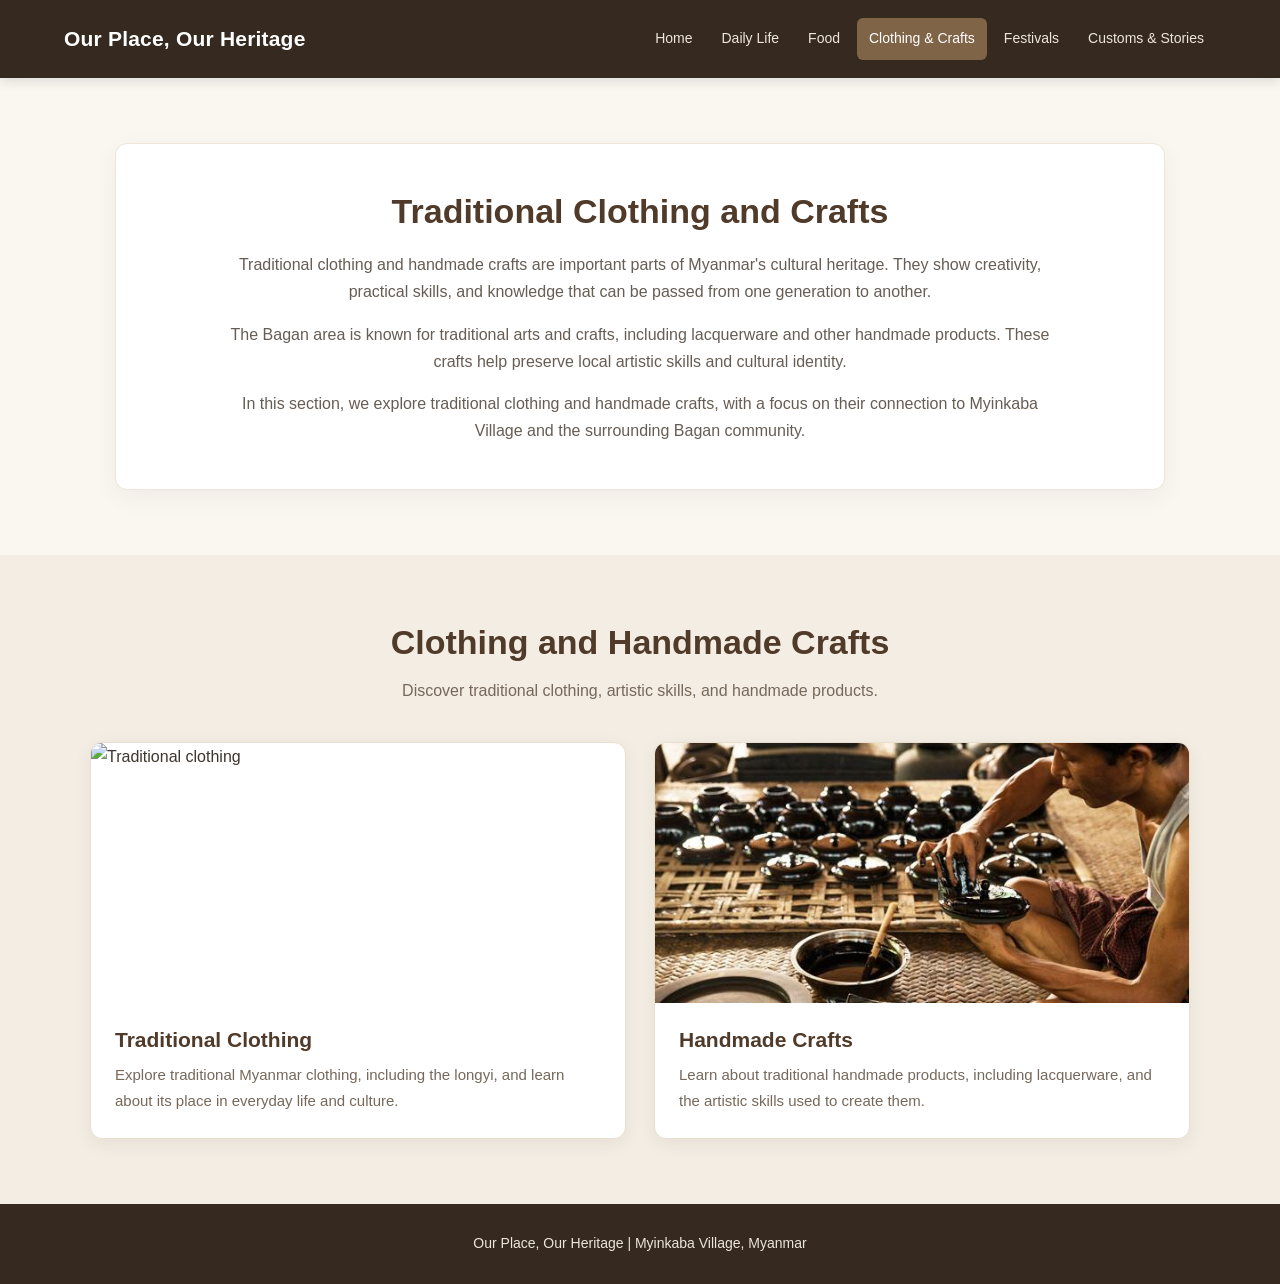
==== crafts.html @ 625e56a0 "feat: add complete responsive Myinkaba heritage website" ====
<!DOCTYPE html>
<html lang="en">
<head>
    <meta charset="UTF-8">
    <meta name="viewport" content="width=device-width, initial-scale=1.0">
    <meta name="description" content="Explore traditional clothing, handmade crafts, and cultural heritage connected to Myinkaba Village and Bagan, Myanmar.">
    <meta name="theme-color" content="#3b3028">

    <title>Clothing & Crafts | Our Place, Our Heritage</title>

    <script src="https://cdn.jsdelivr.net/npm/@tailwindcss/browser@4"></script>
    <link rel="stylesheet" href="style.css">
</head>

<body>

    <header class="site-header">
        <nav class="navbar">
            <a href="index.html" class="logo">
                Our Place, Our Heritage
            </a>

            <button
                class="menu-toggle"
                id="menu-toggle"
                type="button"
                aria-label="Open navigation menu"
                aria-expanded="false"
                aria-controls="primary-navigation"
            >
                ☰
            </button>

            <ul class="nav-links" id="primary-navigation">
                <li><a href="index.html">Home</a></li>
                <li><a href="daily-life.html">Daily Life</a></li>
                <li><a href="food.html">Food</a></li>
                <li><a href="crafts.html" class="active" aria-current="page">Clothing & Crafts</a></li>
                <li><a href="festivals.html">Festivals</a></li>
                <li><a href="customs.html">Customs & Stories</a></li>
            </ul>
        </nav>
    </header>

    <main>

        <section class="about">
            <h2>Traditional Clothing and Crafts</h2>

            <p>
                Traditional clothing and handmade crafts are
                important parts of Myanmar's cultural heritage.
                They show creativity, practical skills, and
                knowledge that can be passed from one generation
                to another.
            </p>

            <p>
                The Bagan area is known for traditional arts
                and crafts, including lacquerware and other
                handmade products. These crafts help preserve
                local artistic skills and cultural identity.
            </p>

            <p>
                In this section, we explore traditional clothing
                and handmade crafts, with a focus on their
                connection to Myinkaba Village and the surrounding
                Bagan community.
            </p>
        </section>

        <section class="heritage">
            <h2>Clothing and Handmade Crafts</h2>

            <p class="heritage-intro">
                Discover traditional clothing, artistic skills,
                and handmade products.
            </p>

            <div class="heritage-container">

                <div class="heritage-card">
                    <img
                        src=""
                        alt="Traditional  clothing"
                        loading="lazy"
                    >

                    <h3>Traditional Clothing</h3>

                    <p>
                        Explore traditional Myanmar clothing,
                        including the longyi, and learn about
                        its place in everyday life and culture.
                    </p>
                </div>

                <div class="heritage-card">
                    <img
                        src="imgs/le.jpg"
                        alt="Traditional handmade crafts and community skills"
                        loading="lazy"
                    >

                    <h3>Handmade Crafts</h3>

                    <p>
                        Learn about traditional handmade products,
                        including lacquerware, and the artistic
                        skills used to create them.
                    </p>
                </div>

            </div>
        </section>

    </main>

    <footer class="site-footer">
        <p>Our Place, Our Heritage | Myinkaba Village, Myanmar</p>
    </footer>

    <script src="script.js"></script>

</body>
</html>
---- style.css ----
* {
    margin: 0;
    padding: 0;
    box-sizing: border-box;
}

html {
    scroll-behavior: smooth;
}

body {
    min-width: 320px;
    font-family: Arial, Helvetica, sans-serif;
    color: #3d352e;
    background: #faf7f1;
    line-height: 1.7;
}

img {
    display: block;
    max-width: 100%;
}

a {
    color: inherit;
    text-decoration: none;
}

button {
    font: inherit;
}

.site-header {
    position: relative;
    z-index: 100;
    background: #352920;
    color: #fff;
    box-shadow: 0 3px 12px rgba(0, 0, 0, 0.12);
}

.navbar {
    max-width: 1350px;
    min-height: 78px;
    margin: auto;
    padding: 14px 5%;
    display: flex;
    align-items: center;
    justify-content: space-between;
    gap: 25px;
}

.logo {
    color: #fff;
    font-size: 21px;
    font-weight: 700;
    line-height: 1.3;
    letter-spacing: 0.2px;
    white-space: nowrap;
}

.nav-links {
    display: flex;
    align-items: center;
    justify-content: flex-end;
    flex-wrap: wrap;
    gap: 5px;
    list-style: none;
}

.nav-links a {
    display: block;
    padding: 9px 12px;
    color: #eee6dc;
    border-radius: 6px;
    font-size: 14px;
    font-weight: 500;
    transition: 0.25s ease;
}

.nav-links a:hover,
.nav-links a.active {
    background: #806447;
    color: #fff;
}

.menu-toggle {
    display: none;
    width: 43px;
    height: 43px;
    border: 1px solid #8d7966;
    border-radius: 7px;
    background: transparent;
    color: white;
    font-size: 26px;
    cursor: pointer;
}

.hero {
    min-height: 520px;
    padding: 80px 20px;
    display: flex;
    align-items: center;
    justify-content: center;
    text-align: center;
    color: #fff;
    background:
        linear-gradient(
            rgba(35, 25, 17, 0.48),
            rgba(35, 25, 17, 0.65)
        ),
        url("imgs/land.jpg") center / cover no-repeat;
}

.hero-content {
    width: 100%;
    max-width: 850px;
    margin: auto;
}

.hero h1 {
    margin-bottom: 20px;
    font-size: clamp(34px, 5vw, 58px);
    font-weight: 700;
    line-height: 1.2;
    letter-spacing: -1px;
    text-shadow: 0 2px 8px rgba(0, 0, 0, 0.3);
}

.hero p {
    max-width: 720px;
    margin: auto;
    font-size: clamp(16px, 2vw, 19px);
    color: #f5eee6;
}

.about {
    width: calc(100% - 40px);
    max-width: 1050px;
    margin: 65px auto;
    padding: 45px 50px;
    background: #fff;
    border: 1px solid #eee4d7;
    border-radius: 12px;
    box-shadow: 0 8px 25px rgba(65, 47, 30, 0.06);
    text-align: center;
}

.about h2,
.heritage h2 {
    margin-bottom: 18px;
    color: #503a29;
    font-size: clamp(26px, 3vw, 34px);
    font-weight: 700;
    line-height: 1.3;
}

.about p {
    max-width: 820px;
    margin: 0 auto 15px;
    color: #665d54;
    font-size: 16px;
}

.about p:last-child {
    margin-bottom: 0;
}

.progress {
    width: calc(100% - 40px);
    max-width: 1050px;
    margin: 35px auto;
}

.heritage {
    padding: 65px 5%;
    text-align: center;
    background: #f3ede3;
}

.heritage h2 {
    margin-bottom: 12px;
}

.heritage-intro {
    max-width: 700px;
    margin: 0 auto 38px;
    color: #76685b;
    font-size: 16px;
}

.heritage-container {
    width: 100%;
    max-width: 1100px;
    margin: auto;
    display: grid;
    grid-template-columns: repeat(2, minmax(0, 1fr));
    gap: 28px;
}

.heritage-card {
    min-width: 0;
    overflow: hidden;
    background: #fff;
    border: 1px solid #e9dfd1;
    border-radius: 12px;
    box-shadow: 0 5px 18px rgba(65, 47, 30, 0.07);
    text-align: left;
    transition: transform 0.25s ease, box-shadow 0.25s ease;
}

.heritage-card:hover {
    transform: translateY(-5px);
    box-shadow: 0 12px 25px rgba(65, 47, 30, 0.13);
}

.heritage-card img {
    width: 100%;
    height: 260px;
    object-fit: cover;
}

.heritage-card h3 {
    padding: 22px 24px 8px;
    color: #503a29;
    font-size: 21px;
    line-height: 1.4;
}

.heritage-card p {
    padding: 0 24px 25px;
    color: #76685b;
    font-size: 15px;
}

.site-footer {
    padding: 28px 20px;
    background: #352920;
    color: #eee6dc;
    text-align: center;
}

.site-footer p {
    font-size: 14px;
}

a:focus-visible,
button:focus-visible {
    outline: 3px solid #d9a45f;
    outline-offset: 3px;
}

@media (max-width: 1100px) {
    .navbar {
        padding-right: 3%;
        padding-left: 3%;
        gap: 12px;
    }

    .logo {
        font-size: 18px;
    }

    .nav-links {
        gap: 2px;
    }

    .nav-links a {
        padding: 8px;
        font-size: 13px;
    }
}

@media (max-width: 850px) {
    .navbar {
        min-height: 70px;
        flex-wrap: wrap;
        padding: 12px 5%;
    }

    .menu-toggle {
        display: block;
    }

    .nav-links {
        display: none;
        width: 100%;
        flex-direction: column;
        align-items: stretch;
        gap: 5px;
        padding: 10px 0;
    }

    .nav-links.is-open {
        display: flex;
    }

    .nav-links a {
        padding: 11px 14px;
        font-size: 15px;
    }

    .hero {
        min-height: 420px;
    }

    .about {
        margin: 45px auto;
        padding: 35px 30px;
    }

    .heritage {
        padding: 50px 4%;
    }

    .heritage-card img {
        height: 220px;
    }
}

@media (max-width: 600px) {
    .logo {
        max-width: 250px;
        white-space: normal;
        font-size: 18px;
    }

    .hero {
        min-height: 360px;
        padding: 55px 20px;
    }

    .hero h1 {
        font-size: 35px;
    }

    .about {
        width: calc(100% - 30px);
        margin: 30px auto;
        padding: 30px 20px;
    }

    .about h2,
    .heritage h2 {
        font-size: 26px;
    }

    .about p {
        font-size: 15px;
    }

    .heritage {
        padding: 45px 18px;
    }

    .heritage-container {
        grid-template-columns: 1fr;
        max-width: 450px;
        gap: 22px;
    }

    .heritage-card img {
        height: 240px;
    }

    .heritage-card h3 {
        padding: 18px 20px 8px;
    }

    .heritage-card p {
        padding: 0 20px 22px;
    }
}

@media (max-width: 380px) {
    .navbar {
        padding-right: 15px;
        padding-left: 15px;
    }

    .hero h1 {
        font-size: 30px;
    }

    .about {
        width: calc(100% - 24px);
        padding: 25px 16px;
    }

    .heritage {
        padding-right: 12px;
        padding-left: 12px;
    }
}

@media (prefers-reduced-motion: reduce) {
    html {
        scroll-behavior: auto;
    }

    *,
    *::before,
    *::after {
        transition-duration: 0.01ms !important;
    }
}



.hero {
    flex-direction: column;
    gap: 18px;
}

.hero h1 {
    max-width: 850px;
    margin: 0 auto;
}

.hero p {
    max-width: 720px;
}

.hero-button {
    display: inline-block;
    margin-top: 12px;
    padding: 13px 28px;
    border: 1px solid #e4c49e;
    border-radius: 7px;
    background-color: #b77b42;
    color: white;
    font-size: 15px;
    font-weight: bold;
    transition: background-color 0.25s ease, transform 0.25s ease;
}

.hero-button:hover {
    background-color: #956033;
    transform: translateY(-2px);
}

.progress {
    padding: 30px 35px;
    border-left: 4px solid #b77b42;
    border-radius: 8px;
    background-color: #f1e9dc;
}

.progress h2 {
    margin-bottom: 12px;
    color: #503a29;
    font-size: 27px;
}

.progress p {
    margin-bottom: 12px;
    color: #665d54;
}

.progress p:last-child {
    margin-bottom: 0;
}

.heritage-card {
    display: block;
    color: inherit;
}

.heritage-card h3 {
    margin-top: 0;
}

@media (max-width: 600px) {
    .hero {
        gap: 15px;
    }

    .hero-button {
        padding: 12px 22px;
    }

    .progress {
        padding: 25px 20px;
    }
}
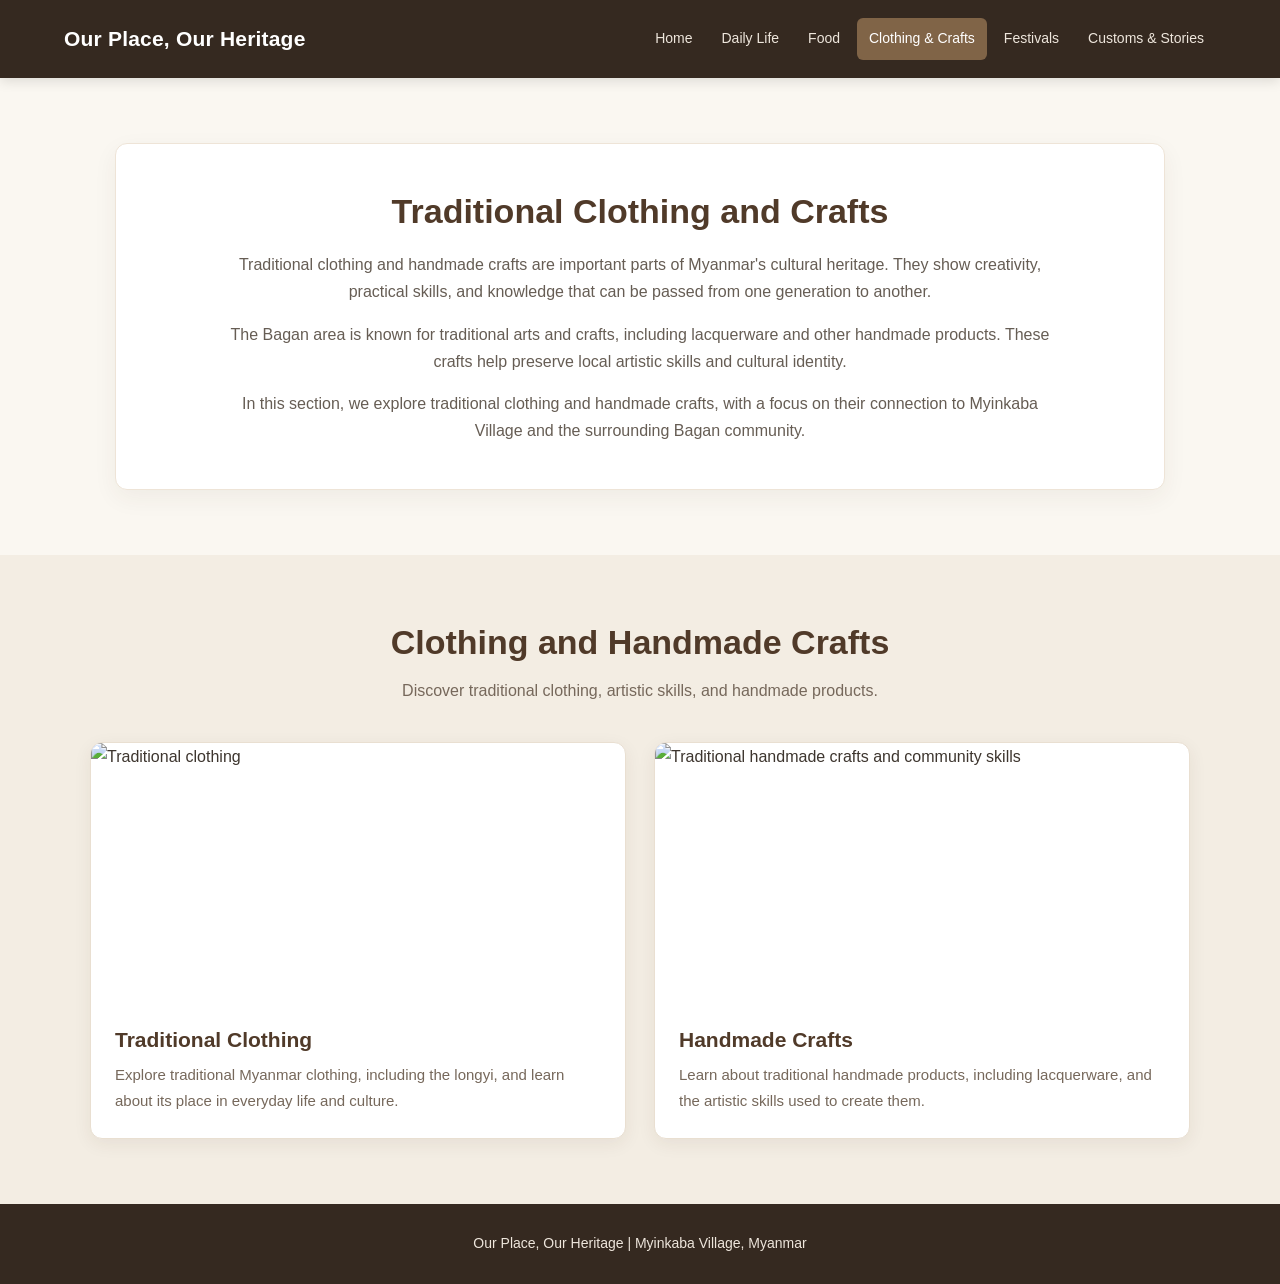
==== commit bfa0b1aa: "Update website pages and add images" ====
--- a/crafts.html
+++ b/crafts.html
@@ -83,7 +83,7 @@
 
                 <div class="heritage-card">
                     <img
-                        src=""
+                        src="imgs\Traditional Clothing.jpg"
                         alt="Traditional  clothing"
                         loading="lazy"
                     >
@@ -99,7 +99,7 @@
 
                 <div class="heritage-card">
                     <img
-                        src="imgs/le.jpg"
+                        src="imgs\Handmade Crafts.jpg"
                         alt="Traditional handmade crafts and community skills"
                         loading="lazy"
                     >
